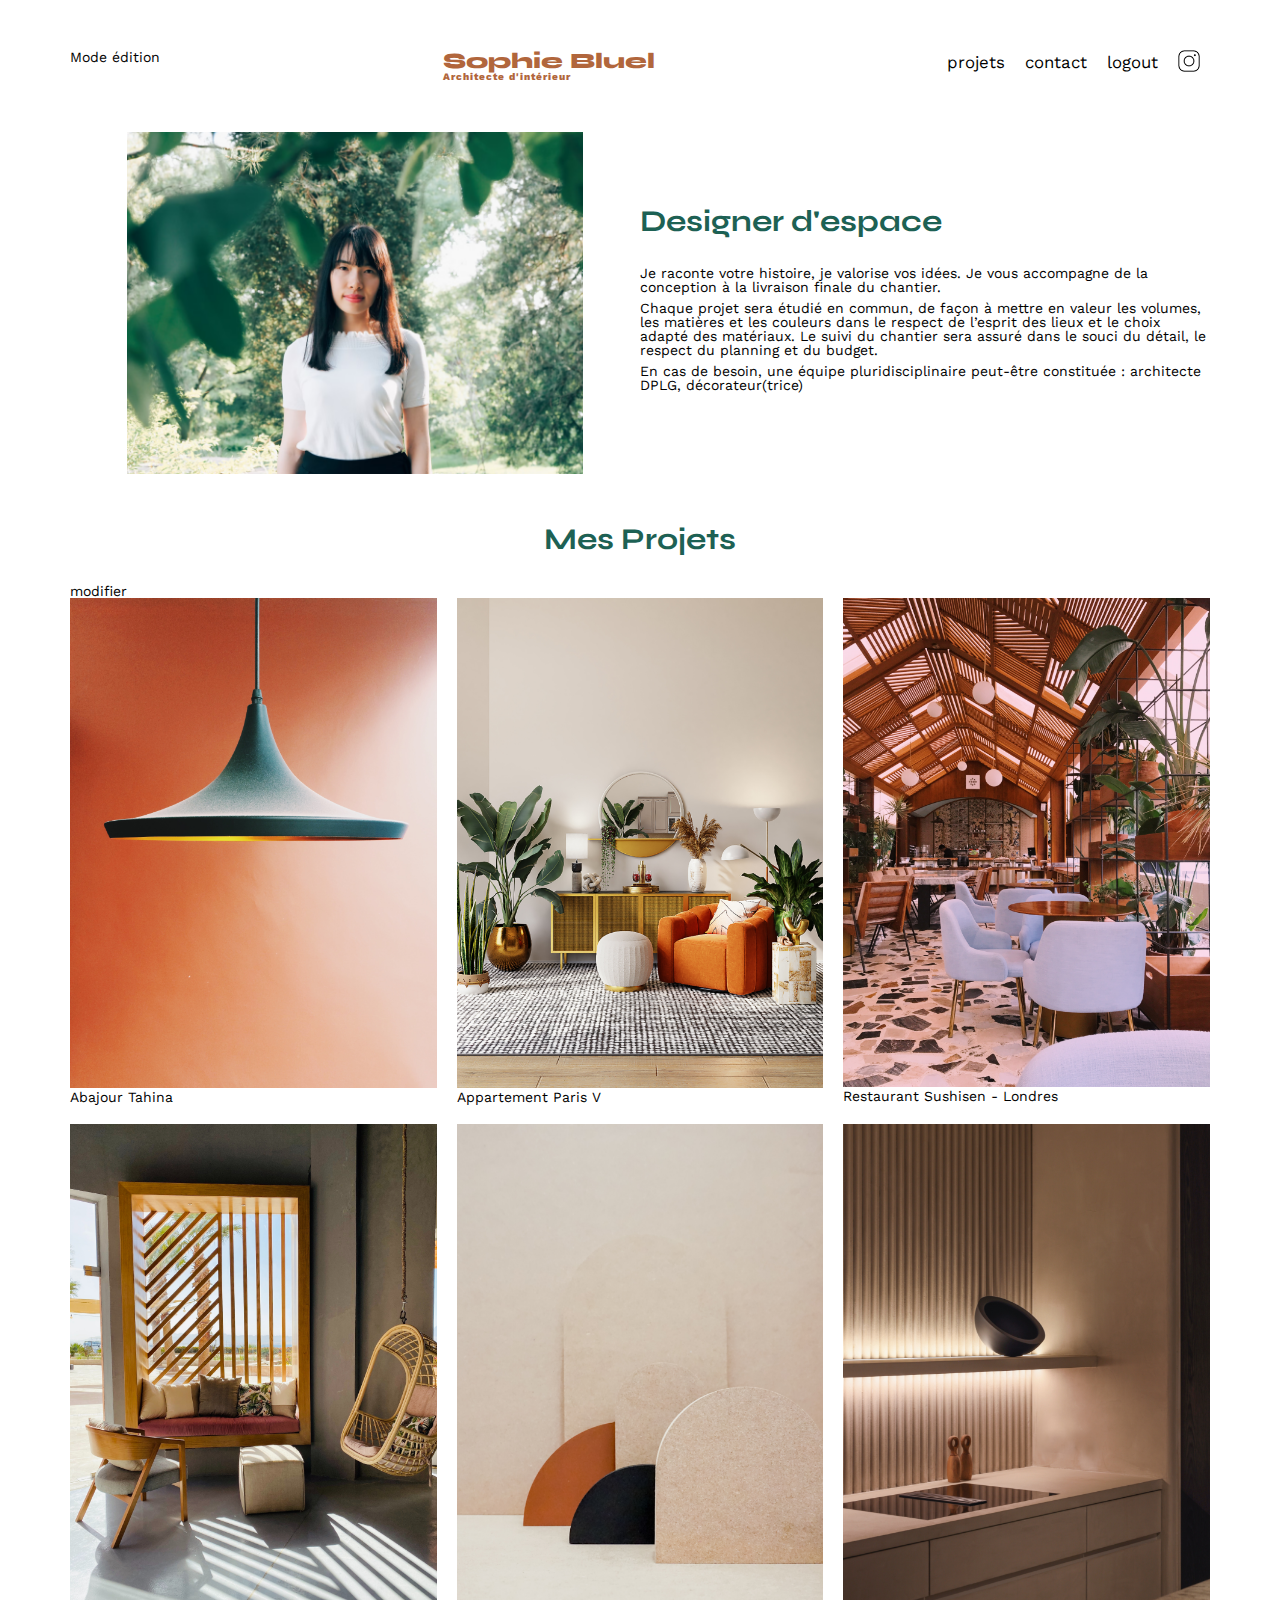
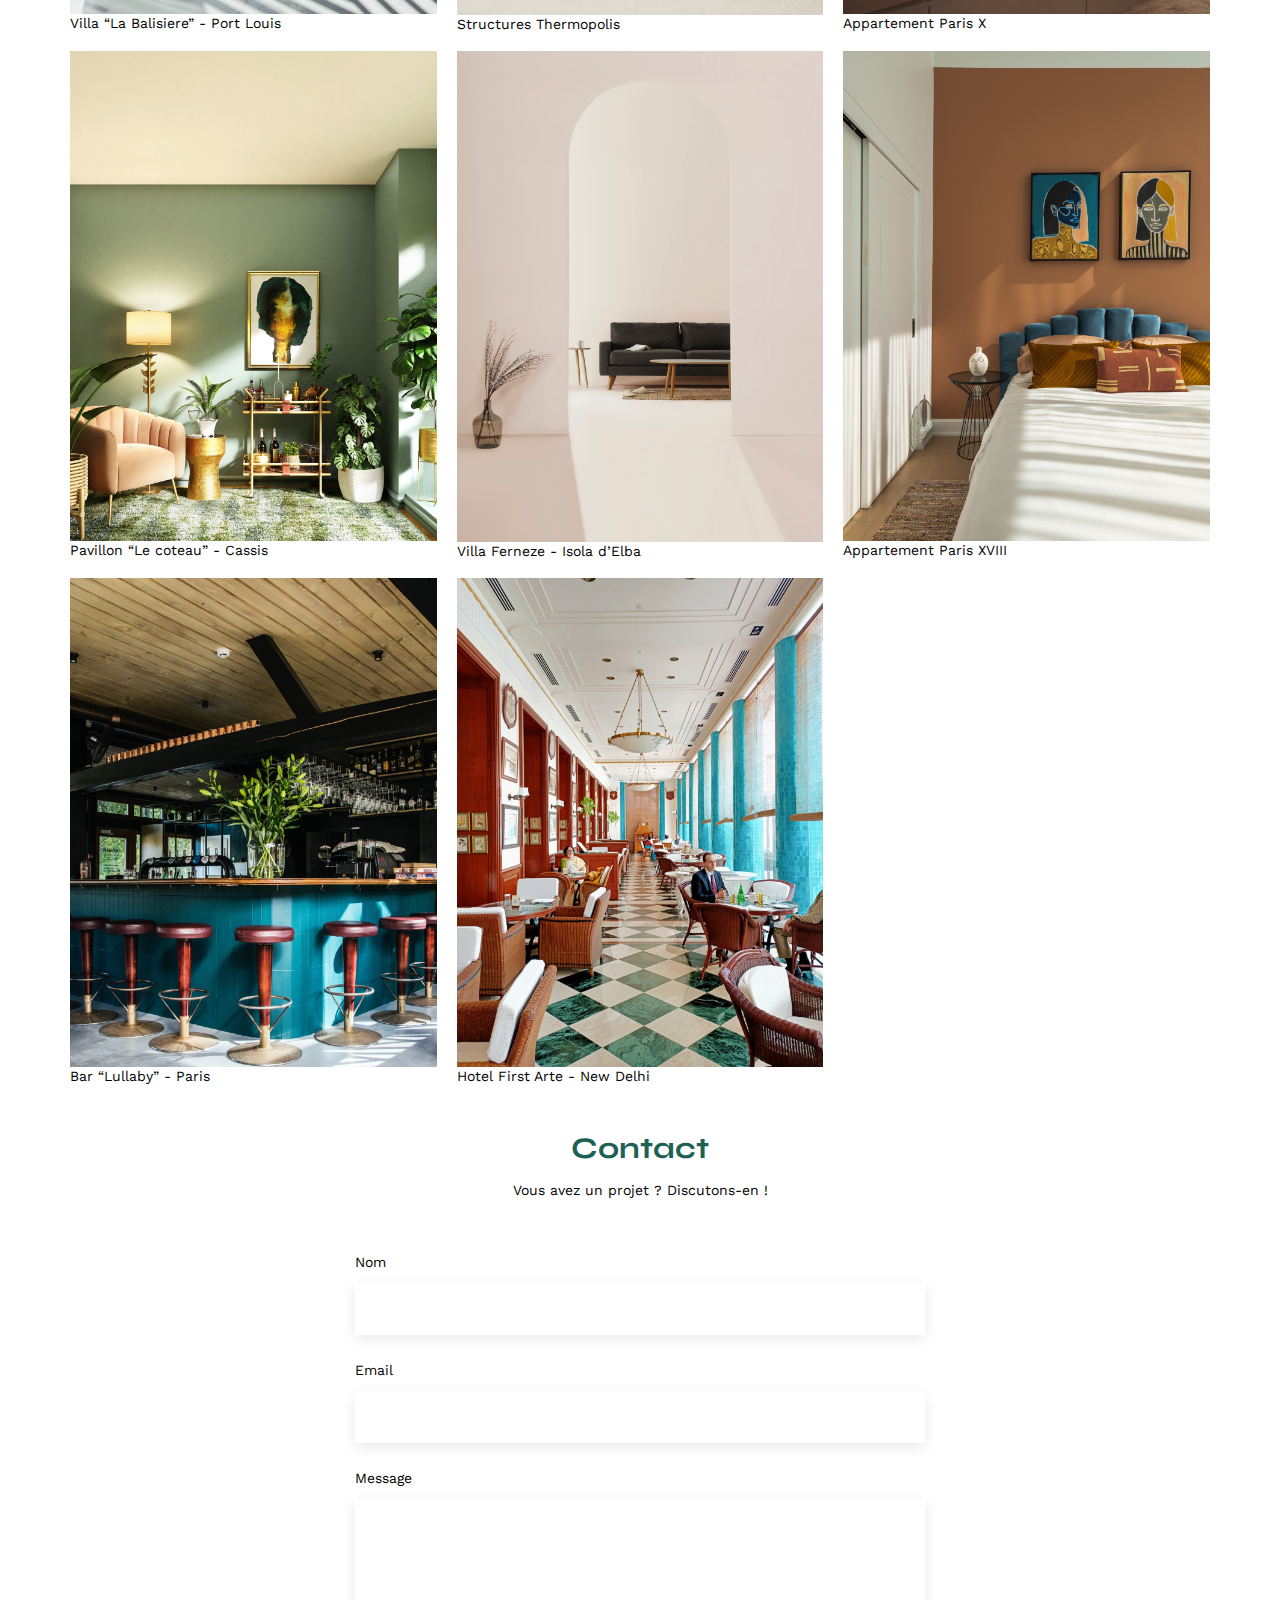
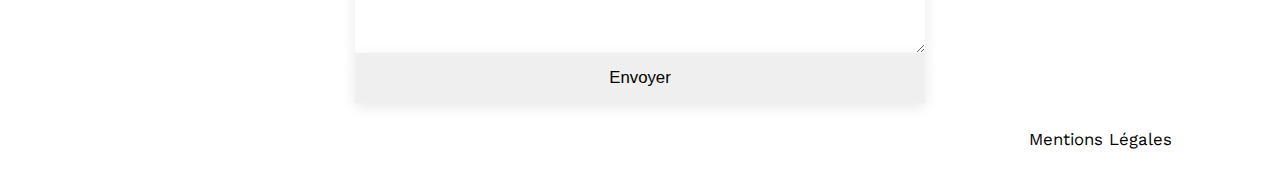
==== FrontEnd/connected.html @ e0dc7504 "update css (class html)" ====
<!DOCTYPE html>
<html lang="fr">

<head>
	<meta charset="UTF-8">
	<title>Sophie Bluel - Architecte d'intérieur</title>
	<meta name="viewport" content="width=device-width, initial-scale=1.0">
	<link rel="preconnect" href="https://fonts.googleapis.com">
	<link rel="preconnect" href="https://fonts.gstatic.com" crossorigin>
	<link href="https://fonts.googleapis.com/css2?family=Syne:wght@700;800&family=Work+Sans&display=swap"
		rel="stylesheet">
	<meta name="description" content="">
	<link rel="stylesheet" href="./assets/style.css">
	<script src="../Backend/login.js" defer></script>
	<script src="../Backend/app.js" defer></script>
	<script src="../Backend/server.js" defer></script>
</head>

<body>
	<header>
		<div>
			<span>
				<i class="fa-regular fa-pen-to-square"></i>
			</span>
			<p>Mode édition</p>
		</div>
		<a href="connected.html" class="lien">
			<h1>Sophie Bluel <span>Architecte d'intérieur</span></h1>
		</a>
		<nav class="nav">
			<ul class="list-nav">
				<li>projets</li>
				<li>contact</li>
				<a href="login.html" class="lien">
					<li class="logout_btn">logout</li>
				</a>
				<li><img src="./assets/icons/instagram.png" alt="Instagram"></li>
			</ul>
		</nav>
	</header>
	<main>
		<section id="introduction">
			<figure>
				<img src="./assets/images/sophie-bluel.png" alt="">
			</figure>
			<article>
				<h2>Designer d'espace</h2>
				<p>Je raconte votre histoire, je valorise vos idées. Je vous accompagne de la conception à la livraison
					finale du chantier.</p>
				<p>Chaque projet sera étudié en commun, de façon à mettre en valeur les volumes, les matières et les
					couleurs dans le respect de l’esprit des lieux et le choix adapté des matériaux. Le suivi du
					chantier sera assuré dans le souci du détail, le respect du planning et du budget.</p>
				<p>En cas de besoin, une équipe pluridisciplinaire peut-être constituée : architecte DPLG,
					décorateur(trice)</p>
			</article>
		</section>
		<section id="portfolio">
			<div>
				<h2>Mes Projets</h2>
				<span>
					<i class="fa-regular fa-pen-to-square"></i>
					<p>modifier</p>
				</span>
			</div>
			<div class="gallery">
				<figure>
					<img src="assets/images/abajour-tahina.png" alt="Abajour Tahina">
					<figcaption>Abajour Tahina</figcaption>
				</figure>
				<figure>
					<img src="assets/images/appartement-paris-v.png" alt="Appartement Paris V">
					<figcaption>Appartement Paris V</figcaption>
				</figure>
				<figure>
					<img src="assets/images/restaurant-sushisen-londres.png" alt="Restaurant Sushisen - Londres">
					<figcaption>Restaurant Sushisen - Londres</figcaption>
				</figure>
				<figure>
					<img src="assets/images/la-balisiere.png" alt="Villa “La Balisiere” - Port Louis">
					<figcaption>Villa “La Balisiere” - Port Louis</figcaption>
				</figure>
				<figure>
					<img src="assets/images/structures-thermopolis.png" alt="Structures Thermopolis">
					<figcaption>Structures Thermopolis</figcaption>
				</figure>
				<figure>
					<img src="assets/images/appartement-paris-x.png" alt="Appartement Paris X">
					<figcaption>Appartement Paris X</figcaption>
				</figure>
				<figure>
					<img src="assets/images/le-coteau-cassis.png" alt="Pavillon “Le coteau” - Cassis">
					<figcaption>Pavillon “Le coteau” - Cassis</figcaption>
				</figure>
				<figure>
					<img src="assets/images/villa-ferneze.png" alt="Villa Ferneze - Isola d’Elba">
					<figcaption>Villa Ferneze - Isola d’Elba</figcaption>
				</figure>
				<figure>
					<img src="assets/images/appartement-paris-xviii.png" alt="Appartement Paris XVIII">
					<figcaption>Appartement Paris XVIII</figcaption>
				</figure>
				<figure>
					<img src="assets/images/bar-lullaby-paris.png" alt="Bar “Lullaby” - Paris">
					<figcaption>Bar “Lullaby” - Paris</figcaption>
				</figure>
				<figure>
					<img src="assets/images/hotel-first-arte-new-delhi.png" alt="Hotel First Arte - New Delhi">
					<figcaption>Hotel First Arte - New Delhi</figcaption>
				</figure>
			</div>
		</section>
		<section id="contact">
			<h2>Contact</h2>
			<p>Vous avez un projet ? Discutons-en !</p>
			<form action="#" method="post">
				<label for="name">Nom</label>
				<input type="text" name="name" id="name">
				<label for="email">Email</label>
				<input type="email" name="email" id="email">
				<label for="message">Message</label>
				<textarea name="message" id="message" cols="30" rows="10"></textarea>
				<input type="submit" value="Envoyer">
			</form>
		</section>
	</main>

	<footer>
		<nav>
			<ul>
				<li>Mentions Légales</li>
			</ul>
		</nav>
	</footer>
</body>

</html>
---- FrontEnd/assets/style.css ----
/* http://meyerweb.com/eric/tools/css/reset/
   v2.0 | 20110126
   License: none (public domain)
*/

html, body, div, span, applet, object, iframe,
h1, h2, h3, h4, h5, h6, p, blockquote, pre,
a, abbr, acronym, address, big, cite, code,
del, dfn, em, img, ins, kbd, q, s, samp,
small, strike, strong, sub, sup, tt, var,
b, u, i, center,
dl, dt, dd, ol, ul, li,
fieldset, form, label, legend,
table, caption, tbody, tfoot, thead, tr, th, td,
article, aside, canvas, details, embed,
figure, figcaption, footer, header, hgroup,
menu, nav, output, ruby, section, summary,
time, mark, audio, video {
	margin: 0;
	padding: 0;
	border: 0;
	font-size: 100%;
	font: inherit;
	vertical-align: baseline;
}
/* HTML5 display-role reset for older browsers */
article, aside, details, figcaption, figure,
footer, header, hgroup, menu, nav, section {
	display: block;
}
body {
	line-height: 1;
}
.lien {
	text-decoration: none;
	color: black;
}
button {
	background-color: transparent;
	border: none;
	cursor: pointer;
}
nav img {
	width: 22px;
	height: 22px;
}
ol, ul {
	list-style: none;
	cursor: pointer;
}
blockquote, q {
	quotes: none;
}
blockquote:before, blockquote:after,
q:before, q:after {
	content: '';
	content: none;
}
table {
	border-collapse: collapse;
	border-spacing: 0;
}
/** end reset css**/
body {
	max-width: 1140px;
	margin:auto;
	font-family: 'Work Sans' ;
	font-size: 14px;
}
header {
	display: flex;
	justify-content: space-between;
	margin: 50px 0
}
section {
	margin: 50px 0
}

h1{
	display: flex;
	flex-direction: column;
	font-family: 'Syne';
	font-size: 22px;
	font-weight: 800;
	color: #B1663C
}

h1 > span {
	font-family: 'Work Sans';
	font-size:10px;
	letter-spacing: 0.1em;
;
}

h2{
	font-family: 'Syne';
	font-weight: 700;
	font-size: 30px;
	color: #1D6154
}
nav ul {
	display: flex;
	align-items: center;
	list-style-type: none;

}
nav li {
	padding: 0 10px;
	font-size: 1.2em;
}

li:hover {
	color: #B1663C;
}
#introduction {
	display: flex;
	align-items: center;
}
#introduction figure {
	flex: 1
}
#introduction img {
	display: block;
	margin: auto;
	width: 80%;
}

#introduction article {
	flex: 1
}
#introduction h2 {
	margin-bottom: 1em;
}

#introduction p {
	margin-bottom: 0.5em;
}
#portfolio h2 {
	text-align: center;
	margin-bottom: 1em;
}
.gallery {
	width: 100%;
	display: grid;
	grid-template-columns: 1fr 1fr 1fr;
	grid-column-gap: 20px;
	grid-row-gap: 20px;
}

.gallery img {
	width: 100%;

}
#contact {
	width: 50%;
margin: auto;
}
#contact > * {
	text-align: center;

}
#contact h2{
	margin-bottom: 20px;
}
#contact form {
	text-align: left;
	margin-top:30px;
	display: flex;
	flex-direction: column;
}

#contact input {
	height: 50px;
	font-size: 1.2em;
	border: none;
	box-shadow: 0px 4px 14px rgba(0, 0, 0, 0.09);
}
#contact label {
	margin: 2em 0 1em 0;
}
#contact textarea {
	border: none;
	box-shadow: 0px 4px 14px rgba(0, 0, 0, 0.09);
}


.submit-index {
	font-family: 'Syne';
	font-weight: 700;
	color: white;
	background-color: #1D6154;
	margin : 2em auto ;
	width: 180px;
	text-align: center;
	border-radius: 60px ;
}


footer nav ul {
	display: flex;
	justify-content: flex-end;
	margin: 2em
}
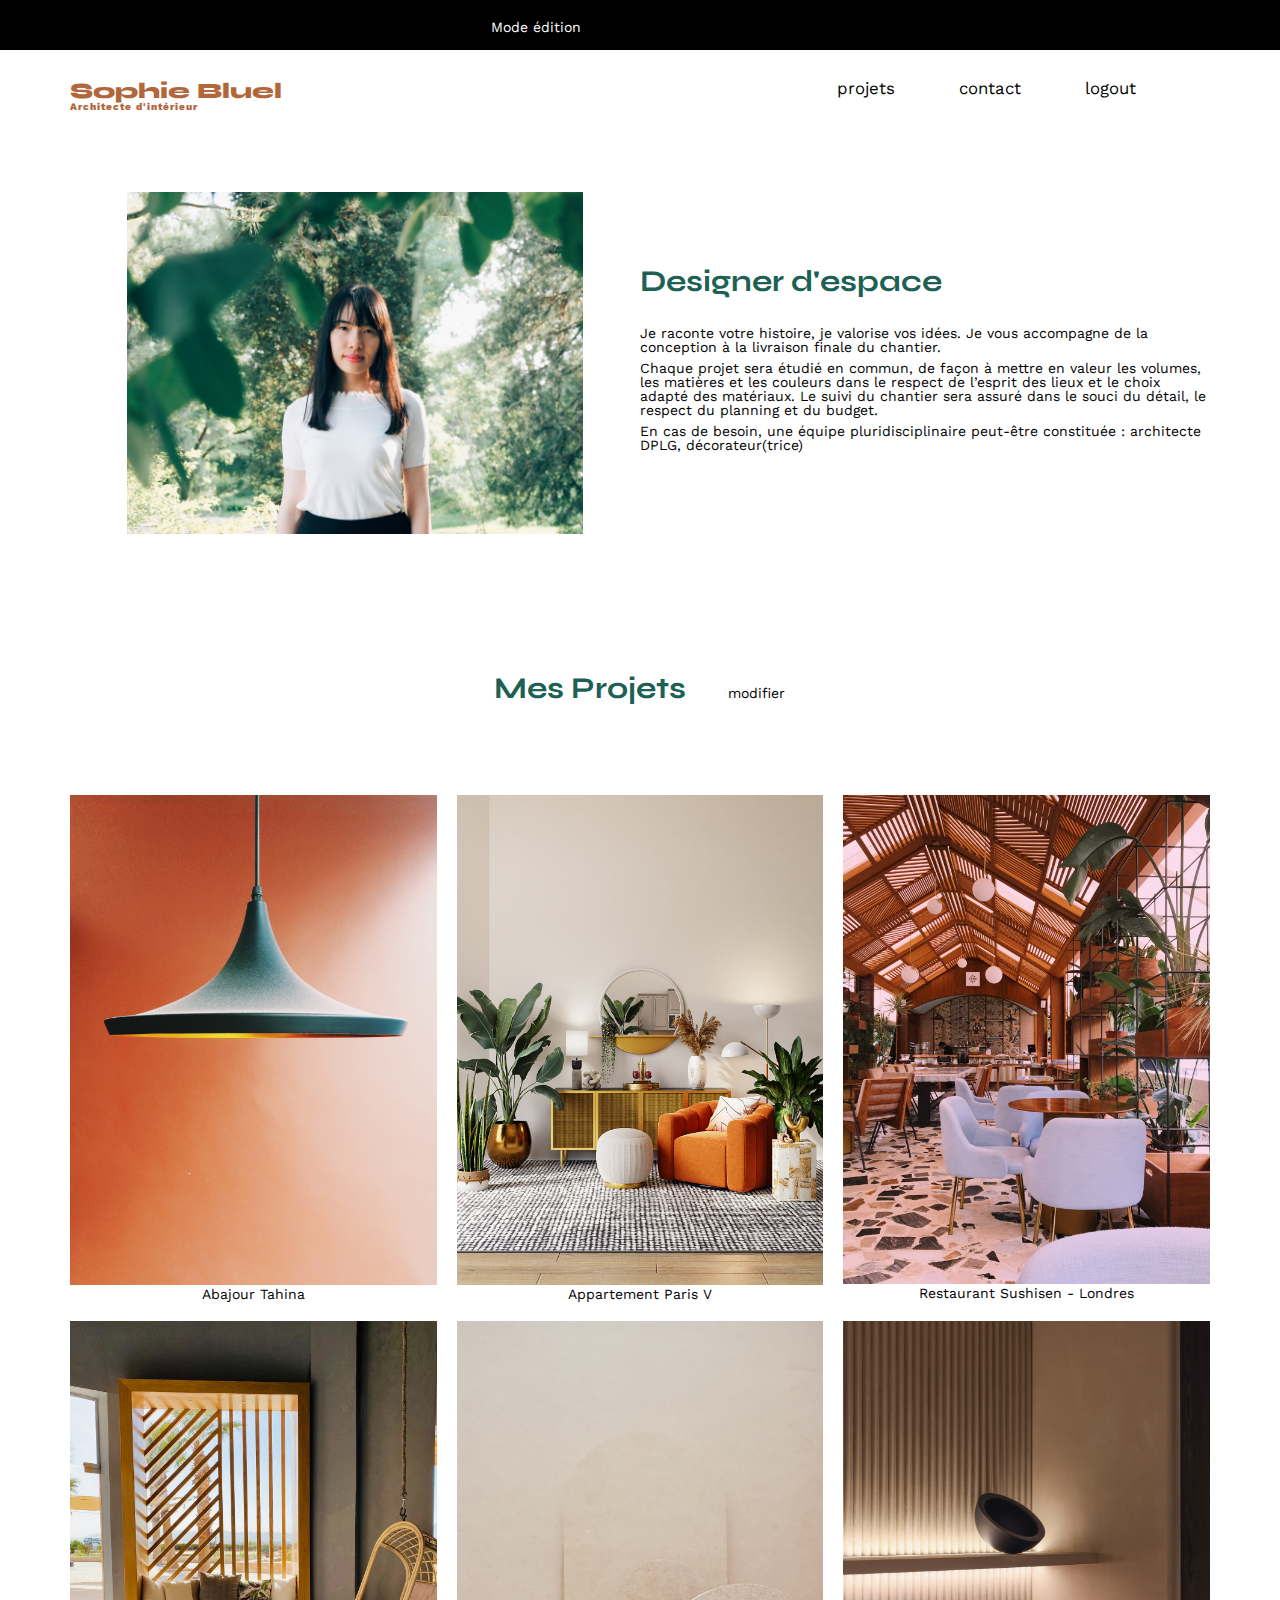
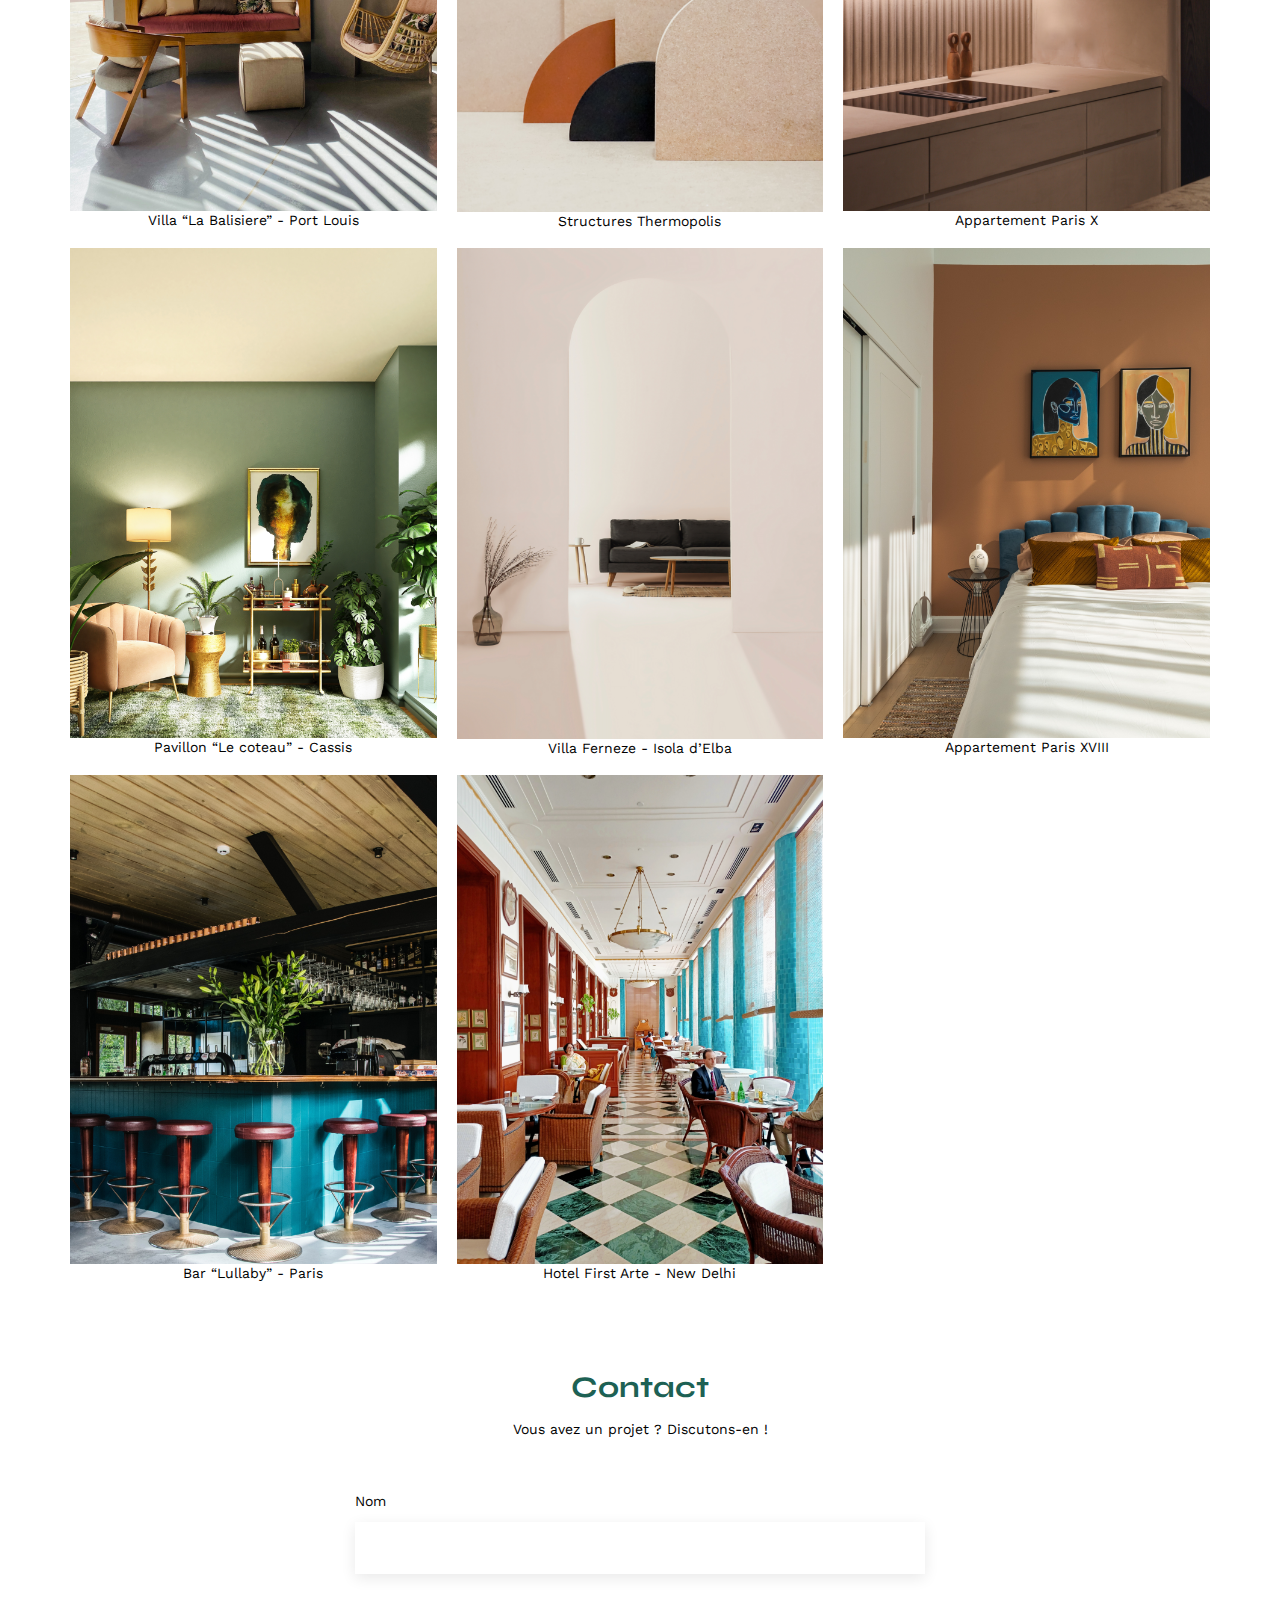
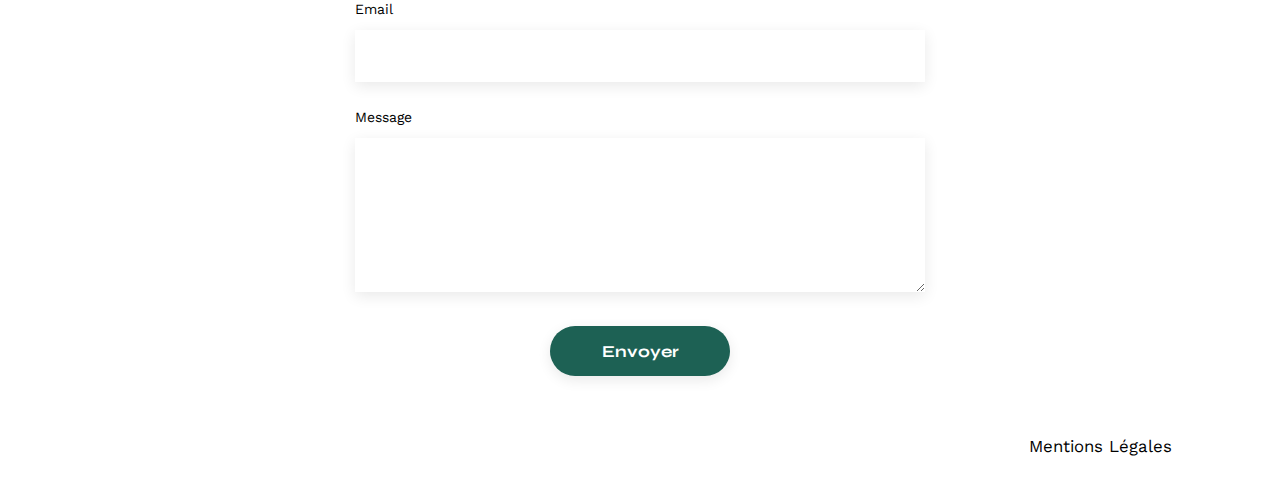
==== commit f1841a4b: "html+css finis = passage au JS" ====
--- a/FrontEnd/connected.html
+++ b/FrontEnd/connected.html
@@ -9,20 +9,26 @@
 	<link rel="preconnect" href="https://fonts.gstatic.com" crossorigin>
 	<link href="https://fonts.googleapis.com/css2?family=Syne:wght@700;800&family=Work+Sans&display=swap"
 		rel="stylesheet">
+		<link rel="stylesheet" href="https://cdnjs.cloudflare.com/ajax/libs/font-awesome/6.2.1/css/all.min.css"
+        integrity="sha512-MV7K8+y+gLIBoVD59lQIYicR65iaqukzvf/nwasF0nqhPay5w/9lJmVM2hMDcnK1OnMGCdVK+iQrJ7lzPJQd1w=="
+        crossorigin="anonymous" referrerpolicy="no-referrer">
 	<meta name="description" content="">
 	<link rel="stylesheet" href="./assets/style.css">
+	<link rel="stylesheet" href="./assets/connected.css">
+	<script src="../Backend/server.js" defer></script>
+	<script src="../Backend/app.js" defer></script>
 	<script src="../Backend/login.js" defer></script>
-	<script src="../Backend/app.js" defer></script>
-	<script src="../Backend/server.js" defer></script>
+
 </head>
 
 <body>
-	<header>
-		<div>
+	<header id="h-prio">
+		<div class="block-edition">
 			<span>
 				<i class="fa-regular fa-pen-to-square"></i>
+				<p>Mode édition</p>
 			</span>
-			<p>Mode édition</p>
+			
 		</div>
 		<a href="connected.html" class="lien">
 			<h1>Sophie Bluel <span>Architecte d'intérieur</span></h1>
@@ -34,7 +40,7 @@
 				<a href="login.html" class="lien">
 					<li class="logout_btn">logout</li>
 				</a>
-				<li><img src="./assets/icons/instagram.png" alt="Instagram"></li>
+				<li id="instagram"><i class="fa-brands fa-instagram"></i></li>
 			</ul>
 		</nav>
 	</header>
@@ -55,12 +61,12 @@
 			</article>
 		</section>
 		<section id="portfolio">
-			<div>
+			<div class="div-mid-projets">
 				<h2>Mes Projets</h2>
 				<span>
 					<i class="fa-regular fa-pen-to-square"></i>
+				</span>
 					<p>modifier</p>
-				</span>
 			</div>
 			<div class="gallery">
 				<figure>
@@ -119,7 +125,7 @@
 				<input type="email" name="email" id="email">
 				<label for="message">Message</label>
 				<textarea name="message" id="message" cols="30" rows="10"></textarea>
-				<input type="submit" value="Envoyer">
+				<input type="submit" value="Envoyer" class="submit-index">
 			</form>
 		</section>
 	</main>
--- a/FrontEnd/assets/style.css
+++ b/FrontEnd/assets/style.css
@@ -40,10 +40,12 @@
 	border: none;
 	cursor: pointer;
 }
-nav img {
-	width: 22px;
-	height: 22px;
-}
+.list-nav {
+	gap: 44px;
+}
+#instagram {
+	font-size: 22px;
+} 
 ol, ul {
 	list-style: none;
 	cursor: pointer;
@@ -139,6 +141,45 @@
 	text-align: center;
 	margin-bottom: 1em;
 }
+
+.filterbar {
+	display: flex;
+    justify-content: center;
+    gap: 10px;
+    padding-bottom: 30px;
+    max-width: 100%;
+}
+
+.f-text p {
+    position: relative;
+    font-family: 'Syne';
+    color: #1D6154;
+    text-align: left;
+    font-weight: 700;
+	font-size: 16px;
+	z-index: 1;
+}
+.filter {
+
+    border: 1px solid black;
+    padding: 15px 25px;
+    border-radius: 60px;
+    background-color: transparent;
+    display: flex;
+    align-items: center;
+    gap: 10px;
+    text-wrap: nowrap;
+    height: 50px;
+}
+.filter:hover {
+	background-color: #1D6154;
+}
+.filter:hover p {
+	color: white;
+	
+}
+
+
 .gallery {
 	width: 100%;
 	display: grid;
--- a/FrontEnd/assets/connected.css
+++ b/FrontEnd/assets/connected.css
@@ -0,0 +1,70 @@
+.block-edition {
+    color: white;
+    background-color: black;
+    padding-top: 10px;
+    padding-bottom: 10px;
+    position: absolute;
+    top: 0;
+    width: 120%;
+    height: 30px;
+    transform: translateX(-20%);
+    display: block
+align-items: center;
+    justify-content: center;
+}
+
+.block-edition span {
+    display: flex;
+    justify-content: center;
+    align-self: center;
+    align-items: center;
+    gap: 10px;
+    padding-top: 5px;
+}
+
+.block-edition p {
+    display: flex;
+    justify-content: center;
+    align-self: center;
+    align-items: center;
+    padding-top: 5px ;
+}
+
+
+header#h-prio {
+    margin: 80px 0;
+}
+#portfolio {
+    text-align: center;
+    margin-top: 139px;
+    margin-bottom: 92px;
+}
+.div-mid-projets {
+    display: flex;
+    justify-content: center;
+    margin-top: 139px;
+    margin-bottom: 92px;
+}
+#portfolio h2  {
+    padding-right: 31px;
+    margin-bottom: 0;
+}
+
+#portfolio div p {
+    display: flex;
+align-items: center;
+padding-left: 10.42px;
+padding-top: 10px;
+width: 58px;
+font-size: 14px;
+}
+#portfolio div span {
+    display: block;
+    margin: 0;
+    padding: 0;
+    text-align: center;
+    font-size: 1.2em;
+    font-weight: 700;
+    margin-top: 10px;
+    color: black;
+}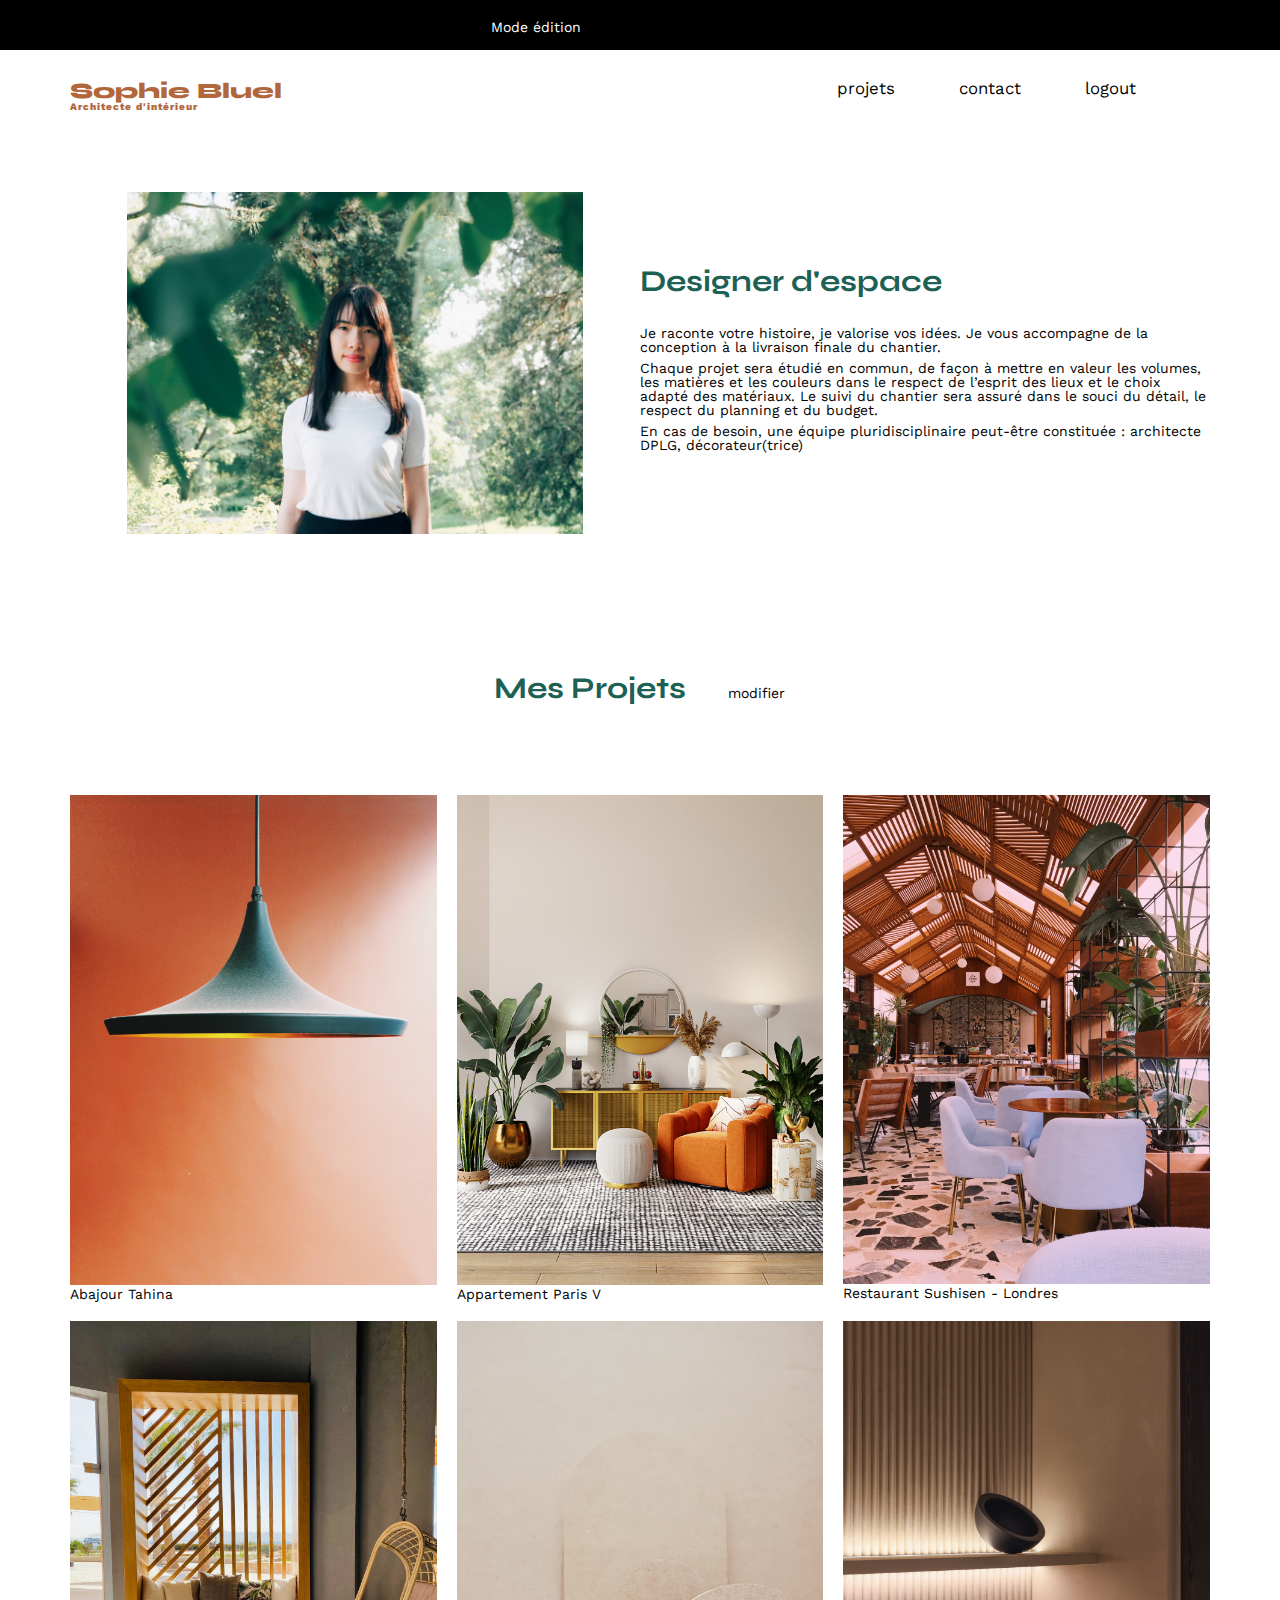
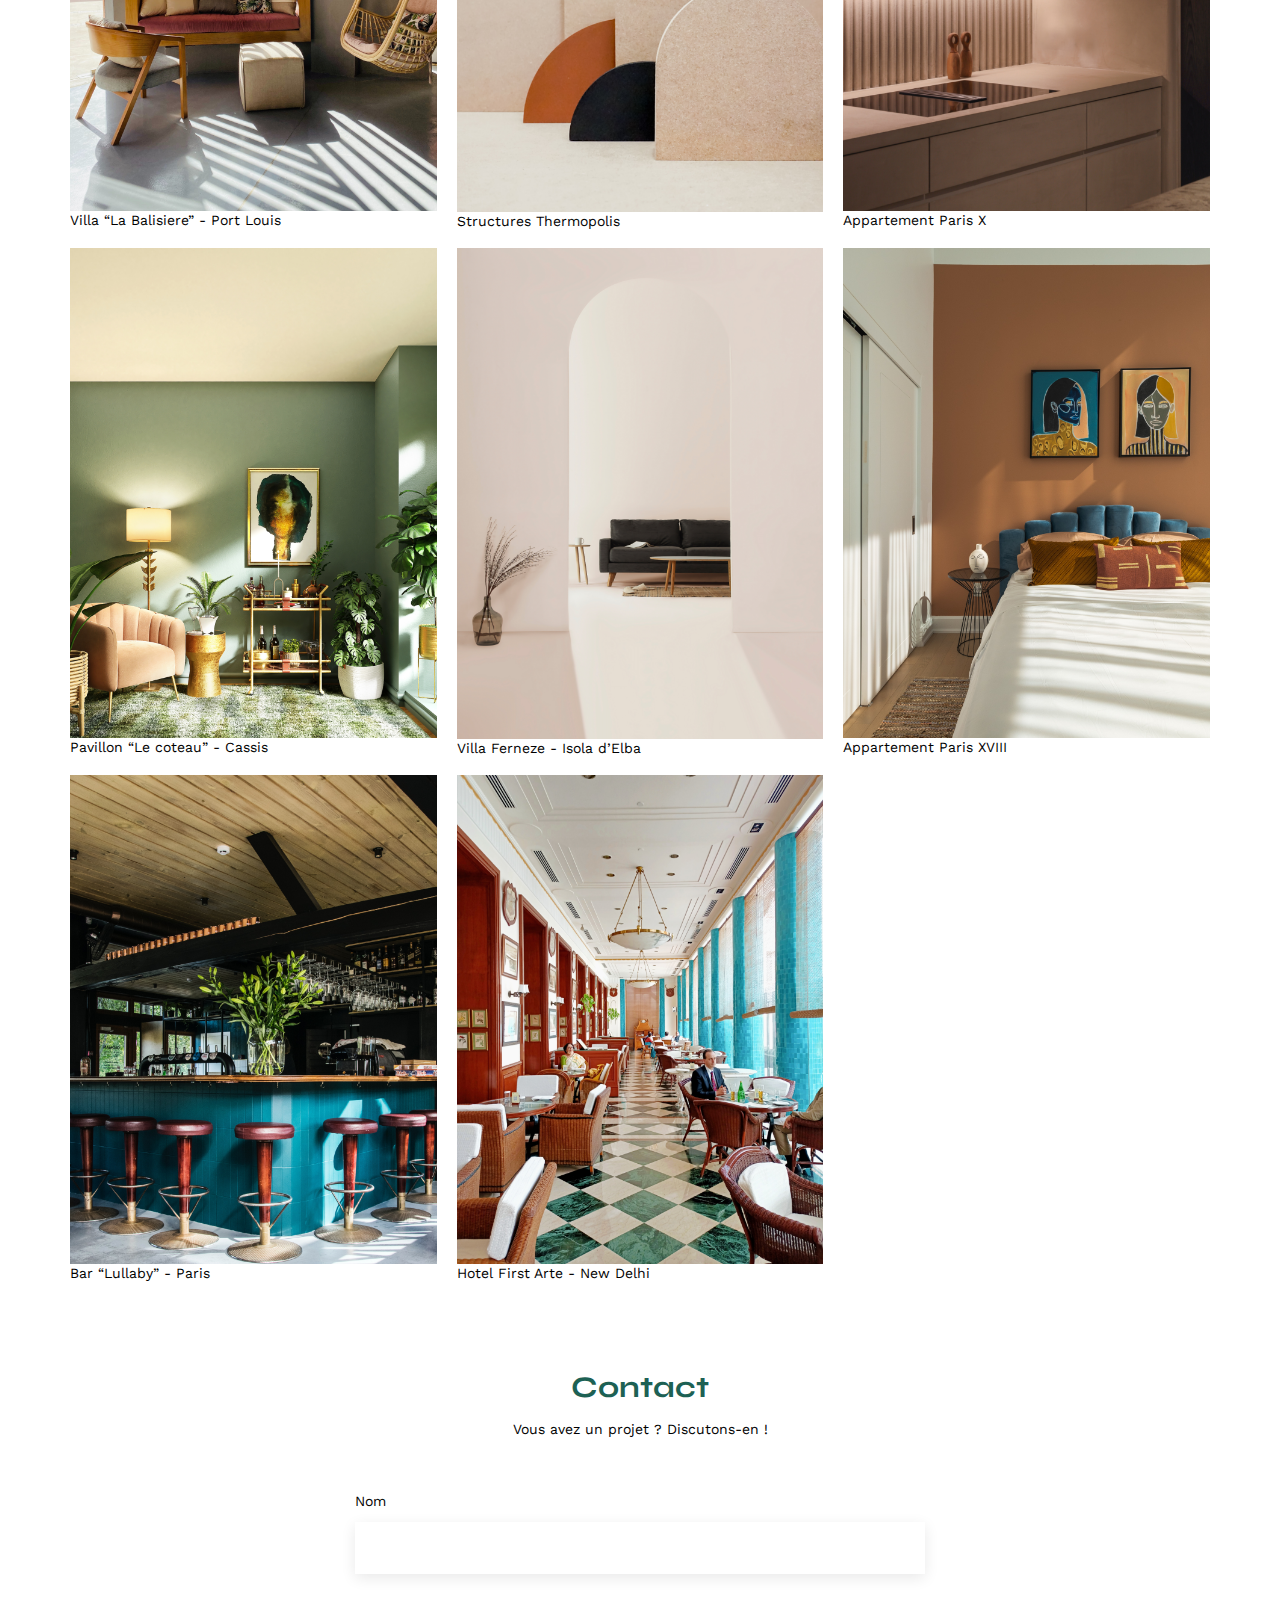
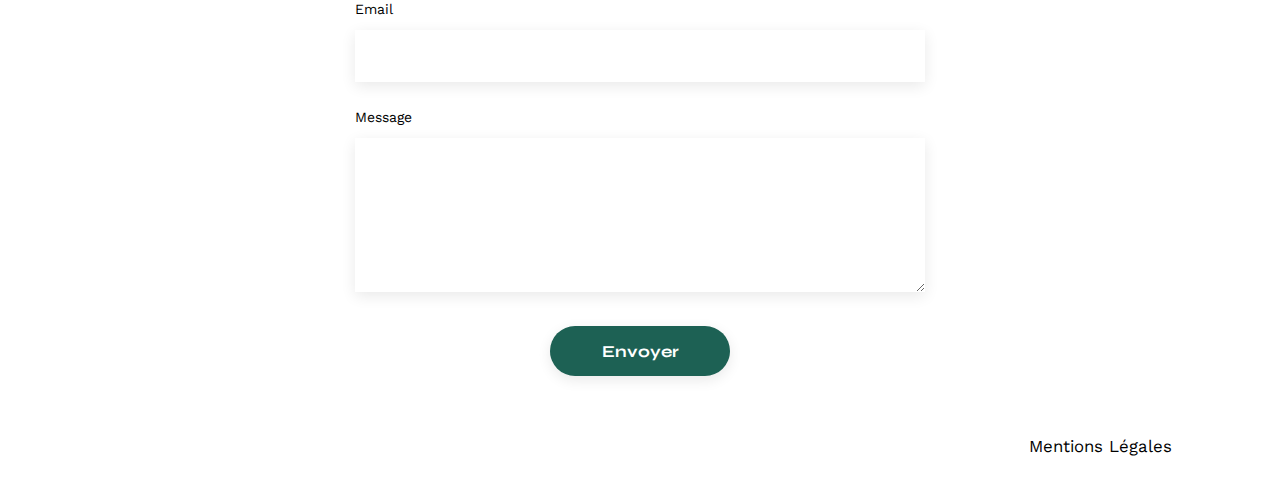
==== commit 0aeb9a6a: "rename-tentativepopup" ====
--- a/FrontEnd/connected.html
+++ b/FrontEnd/connected.html
@@ -9,26 +9,27 @@
 	<link rel="preconnect" href="https://fonts.gstatic.com" crossorigin>
 	<link href="https://fonts.googleapis.com/css2?family=Syne:wght@700;800&family=Work+Sans&display=swap"
 		rel="stylesheet">
-		<link rel="stylesheet" href="https://cdnjs.cloudflare.com/ajax/libs/font-awesome/6.2.1/css/all.min.css"
-        integrity="sha512-MV7K8+y+gLIBoVD59lQIYicR65iaqukzvf/nwasF0nqhPay5w/9lJmVM2hMDcnK1OnMGCdVK+iQrJ7lzPJQd1w=="
-        crossorigin="anonymous" referrerpolicy="no-referrer">
+	<link rel="stylesheet" href="https://cdnjs.cloudflare.com/ajax/libs/font-awesome/6.2.1/css/all.min.css"
+		integrity="sha512-MV7K8+y+gLIBoVD59lQIYicR65iaqukzvf/nwasF0nqhPay5w/9lJmVM2hMDcnK1OnMGCdVK+iQrJ7lzPJQd1w=="
+		crossorigin="anonymous" referrerpolicy="no-referrer">
 	<meta name="description" content="">
 	<link rel="stylesheet" href="./assets/style.css">
 	<link rel="stylesheet" href="./assets/connected.css">
 	<script src="../Backend/server.js" defer></script>
 	<script src="../Backend/app.js" defer></script>
-	<script src="../Backend/login.js" defer></script>
+	<script src="../Backend/galerie-modif.js" defer></script>
+
 
 </head>
 
 <body>
 	<header id="h-prio">
 		<div class="block-edition">
-			<span>
+			<span class="modif">
 				<i class="fa-regular fa-pen-to-square"></i>
 				<p>Mode édition</p>
 			</span>
-			
+
 		</div>
 		<a href="connected.html" class="lien">
 			<h1>Sophie Bluel <span>Architecte d'intérieur</span></h1>
@@ -63,10 +64,10 @@
 		<section id="portfolio">
 			<div class="div-mid-projets">
 				<h2>Mes Projets</h2>
-				<span>
+				<span class="modif">
 					<i class="fa-regular fa-pen-to-square"></i>
 				</span>
-					<p>modifier</p>
+				<p class="modif">modifier</p>
 			</div>
 			<div class="gallery">
 				<figure>
--- a/FrontEnd/assets/style.css
+++ b/FrontEnd/assets/style.css
@@ -3,19 +3,87 @@
    License: none (public domain)
 */
 
-html, body, div, span, applet, object, iframe,
-h1, h2, h3, h4, h5, h6, p, blockquote, pre,
-a, abbr, acronym, address, big, cite, code,
-del, dfn, em, img, ins, kbd, q, s, samp,
-small, strike, strong, sub, sup, tt, var,
-b, u, i, center,
-dl, dt, dd, ol, ul, li,
-fieldset, form, label, legend,
-table, caption, tbody, tfoot, thead, tr, th, td,
-article, aside, canvas, details, embed,
-figure, figcaption, footer, header, hgroup,
-menu, nav, output, ruby, section, summary,
-time, mark, audio, video {
+html,
+body,
+div,
+span,
+applet,
+object,
+iframe,
+h1,
+h2,
+h3,
+h4,
+h5,
+h6,
+p,
+blockquote,
+pre,
+a,
+abbr,
+acronym,
+address,
+big,
+cite,
+code,
+del,
+dfn,
+em,
+img,
+ins,
+kbd,
+q,
+s,
+samp,
+small,
+strike,
+strong,
+sub,
+sup,
+tt,
+var,
+b,
+u,
+i,
+center,
+dl,
+dt,
+dd,
+ol,
+ul,
+li,
+fieldset,
+form,
+label,
+legend,
+table,
+caption,
+tbody,
+tfoot,
+thead,
+tr,
+th,
+td,
+article,
+aside,
+canvas,
+details,
+embed,
+figure,
+figcaption,
+footer,
+header,
+hgroup,
+menu,
+nav,
+output,
+ruby,
+section,
+summary,
+time,
+mark,
+audio,
+video {
 	margin: 0;
 	padding: 0;
 	border: 0;
@@ -23,62 +91,88 @@
 	font: inherit;
 	vertical-align: baseline;
 }
+
 /* HTML5 display-role reset for older browsers */
-article, aside, details, figcaption, figure,
-footer, header, hgroup, menu, nav, section {
+article,
+aside,
+details,
+figcaption,
+figure,
+footer,
+header,
+hgroup,
+menu,
+nav,
+section {
 	display: block;
 }
+
 body {
 	line-height: 1;
 }
+
 .lien {
 	text-decoration: none;
 	color: black;
 }
+
 button {
 	background-color: transparent;
 	border: none;
 	cursor: pointer;
 }
+
 .list-nav {
 	gap: 44px;
 }
+
 #instagram {
 	font-size: 22px;
-} 
-ol, ul {
+}
+
+ol,
+ul {
 	list-style: none;
 	cursor: pointer;
 }
-blockquote, q {
+
+blockquote,
+q {
 	quotes: none;
 }
-blockquote:before, blockquote:after,
-q:before, q:after {
+
+blockquote:before,
+blockquote:after,
+q:before,
+q:after {
 	content: '';
 	content: none;
 }
+
 table {
 	border-collapse: collapse;
 	border-spacing: 0;
 }
+
 /** end reset css**/
 body {
 	max-width: 1140px;
-	margin:auto;
-	font-family: 'Work Sans' ;
+	margin: auto;
+	font-family: 'Work Sans';
 	font-size: 14px;
 }
+
 header {
 	display: flex;
 	justify-content: space-between;
 	margin: 50px 0
 }
+
 section {
 	margin: 50px 0
 }
 
-h1{
+h1 {
 	display: flex;
 	flex-direction: column;
 	font-family: 'Syne';
@@ -87,25 +181,27 @@
 	color: #B1663C
 }
 
-h1 > span {
+h1>span {
 	font-family: 'Work Sans';
-	font-size:10px;
+	font-size: 10px;
 	letter-spacing: 0.1em;
-;
-}
-
-h2{
+	;
+}
+
+h2 {
 	font-family: 'Syne';
 	font-weight: 700;
 	font-size: 30px;
 	color: #1D6154
 }
+
 nav ul {
 	display: flex;
 	align-items: center;
 	list-style-type: none;
 
 }
+
 nav li {
 	padding: 0 10px;
 	font-size: 1.2em;
@@ -114,13 +210,16 @@
 li:hover {
 	color: #B1663C;
 }
+
 #introduction {
 	display: flex;
 	align-items: center;
 }
+
 #introduction figure {
 	flex: 1
 }
+
 #introduction img {
 	display: block;
 	margin: auto;
@@ -130,6 +229,7 @@
 #introduction article {
 	flex: 1
 }
+
 #introduction h2 {
 	margin-bottom: 1em;
 }
@@ -137,6 +237,7 @@
 #introduction p {
 	margin-bottom: 0.5em;
 }
+
 #portfolio h2 {
 	text-align: center;
 	margin-bottom: 1em;
@@ -144,39 +245,42 @@
 
 .filterbar {
 	display: flex;
-    justify-content: center;
-    gap: 10px;
-    padding-bottom: 30px;
-    max-width: 100%;
+	justify-content: center;
+	gap: 10px;
+	padding-bottom: 30px;
+	max-width: 100%;
 }
 
 .f-text p {
-    position: relative;
-    font-family: 'Syne';
-    color: #1D6154;
-    text-align: left;
-    font-weight: 700;
+	position: relative;
+	font-family: 'Syne';
+	color: #1D6154;
+	text-align: left;
+	font-weight: 700;
 	font-size: 16px;
 	z-index: 1;
 }
+
 .filter {
 
-    border: 1px solid black;
-    padding: 15px 25px;
-    border-radius: 60px;
-    background-color: transparent;
-    display: flex;
-    align-items: center;
-    gap: 10px;
-    text-wrap: nowrap;
-    height: 50px;
-}
+	border: 1px solid black;
+	padding: 15px 25px;
+	border-radius: 60px;
+	background-color: transparent;
+	display: flex;
+	align-items: center;
+	gap: 10px;
+	text-wrap: nowrap;
+	height: 50px;
+}
+
 .filter:hover {
 	background-color: #1D6154;
 }
+
 .filter:hover p {
 	color: white;
-	
+
 }
 
 
@@ -192,20 +296,24 @@
 	width: 100%;
 
 }
+
 #contact {
 	width: 50%;
-margin: auto;
-}
-#contact > * {
+	margin: auto;
+}
+
+#contact>* {
 	text-align: center;
 
 }
-#contact h2{
+
+#contact h2 {
 	margin-bottom: 20px;
 }
+
 #contact form {
 	text-align: left;
-	margin-top:30px;
+	margin-top: 30px;
 	display: flex;
 	flex-direction: column;
 }
@@ -216,9 +324,11 @@
 	border: none;
 	box-shadow: 0px 4px 14px rgba(0, 0, 0, 0.09);
 }
+
 #contact label {
 	margin: 2em 0 1em 0;
 }
+
 #contact textarea {
 	border: none;
 	box-shadow: 0px 4px 14px rgba(0, 0, 0, 0.09);
@@ -230,10 +340,10 @@
 	font-weight: 700;
 	color: white;
 	background-color: #1D6154;
-	margin : 2em auto ;
+	margin: 2em auto;
 	width: 180px;
 	text-align: center;
-	border-radius: 60px ;
+	border-radius: 60px;
 }
 
 
@@ -243,3 +353,69 @@
 	margin: 2em
 }
 
+/*
+footer nav ul {
+    display: flex;
+    transform: translateX(200px)
+}
+
+pour après script mettre les mentions légales au bon endroit, une fois le connected d'enlever
+*/
+
+
+
+/* la popup */
+.popupBackground {
+    display: none;
+}
+
+.popupBackground.active {
+    display: block;
+	width: 100%; /* Change to the desired width */
+    height: 100%; /* Change to the desired height */
+    position: fixed;
+    border-radius: 10px;
+	color: black;
+    background-color: rgba(0, 0, 0, 0.5);
+    z-index: 9997;
+}
+
+.popupBackground.active .close-icon {
+    display: flex;
+    position: absolute; 
+    top: 26px; 
+    right: 26px; 
+    width: 12px;
+    height: 12px;
+	color: black;
+	cursor: pointer
+}
+.popupBackground.active .close-icon i {
+    color: black;
+	cursor: pointer
+	}
+.popupBackground.active .close-icon i:hover {
+	color: #1D6154;
+	cursor: pointer
+}
+.popupBackground.active h3 {
+	display: flex;
+	justify-content: center;
+	margin-top: 20px;
+	font-size: 24px;
+	font-weight: 700;
+	color: black;
+}
+.Gform {
+	display: block;
+	width: 50%; /* Change to the desired width */
+    height: 50%; /* Change to the desired height */
+    position: fixed;
+    top: 25%; /* Change to the desired position */
+    right: 25%; /* Change to the desired position */
+    left: 25%; /* Change to the desired position */
+    color: white;
+    border-radius: 10px;
+	background-color: white;
+    z-index: 9998;
+}--- a/FrontEnd/assets/connected.css
+++ b/FrontEnd/assets/connected.css
@@ -8,8 +8,8 @@
     width: 120%;
     height: 30px;
     transform: translateX(-20%);
-    display: block
-align-items: center;
+    display: block;
+    align-items: center;
     justify-content: center;
 }
 
@@ -27,37 +27,41 @@
     justify-content: center;
     align-self: center;
     align-items: center;
-    padding-top: 5px ;
+    padding-top: 5px;
 }
 
 
 header#h-prio {
     margin: 80px 0;
 }
+
 #portfolio {
     text-align: center;
     margin-top: 139px;
     margin-bottom: 92px;
 }
+
 .div-mid-projets {
     display: flex;
     justify-content: center;
     margin-top: 139px;
     margin-bottom: 92px;
 }
-#portfolio h2  {
+
+#portfolio h2 {
     padding-right: 31px;
     margin-bottom: 0;
 }
 
-#portfolio div p {
+#portfolio .div-mid-projets p {
     display: flex;
-align-items: center;
-padding-left: 10.42px;
-padding-top: 10px;
-width: 58px;
-font-size: 14px;
+    align-items: center;
+    padding-left: 10.42px;
+    padding-top: 10px;
+    width: 58px;
+    font-size: 14px;
 }
+
 #portfolio div span {
     display: block;
     margin: 0;
@@ -67,4 +71,10 @@
     font-weight: 700;
     margin-top: 10px;
     color: black;
+}
+
+figcaption {
+    display: flex;
+    justify-content: flex-start;
+    align-items: center;
 }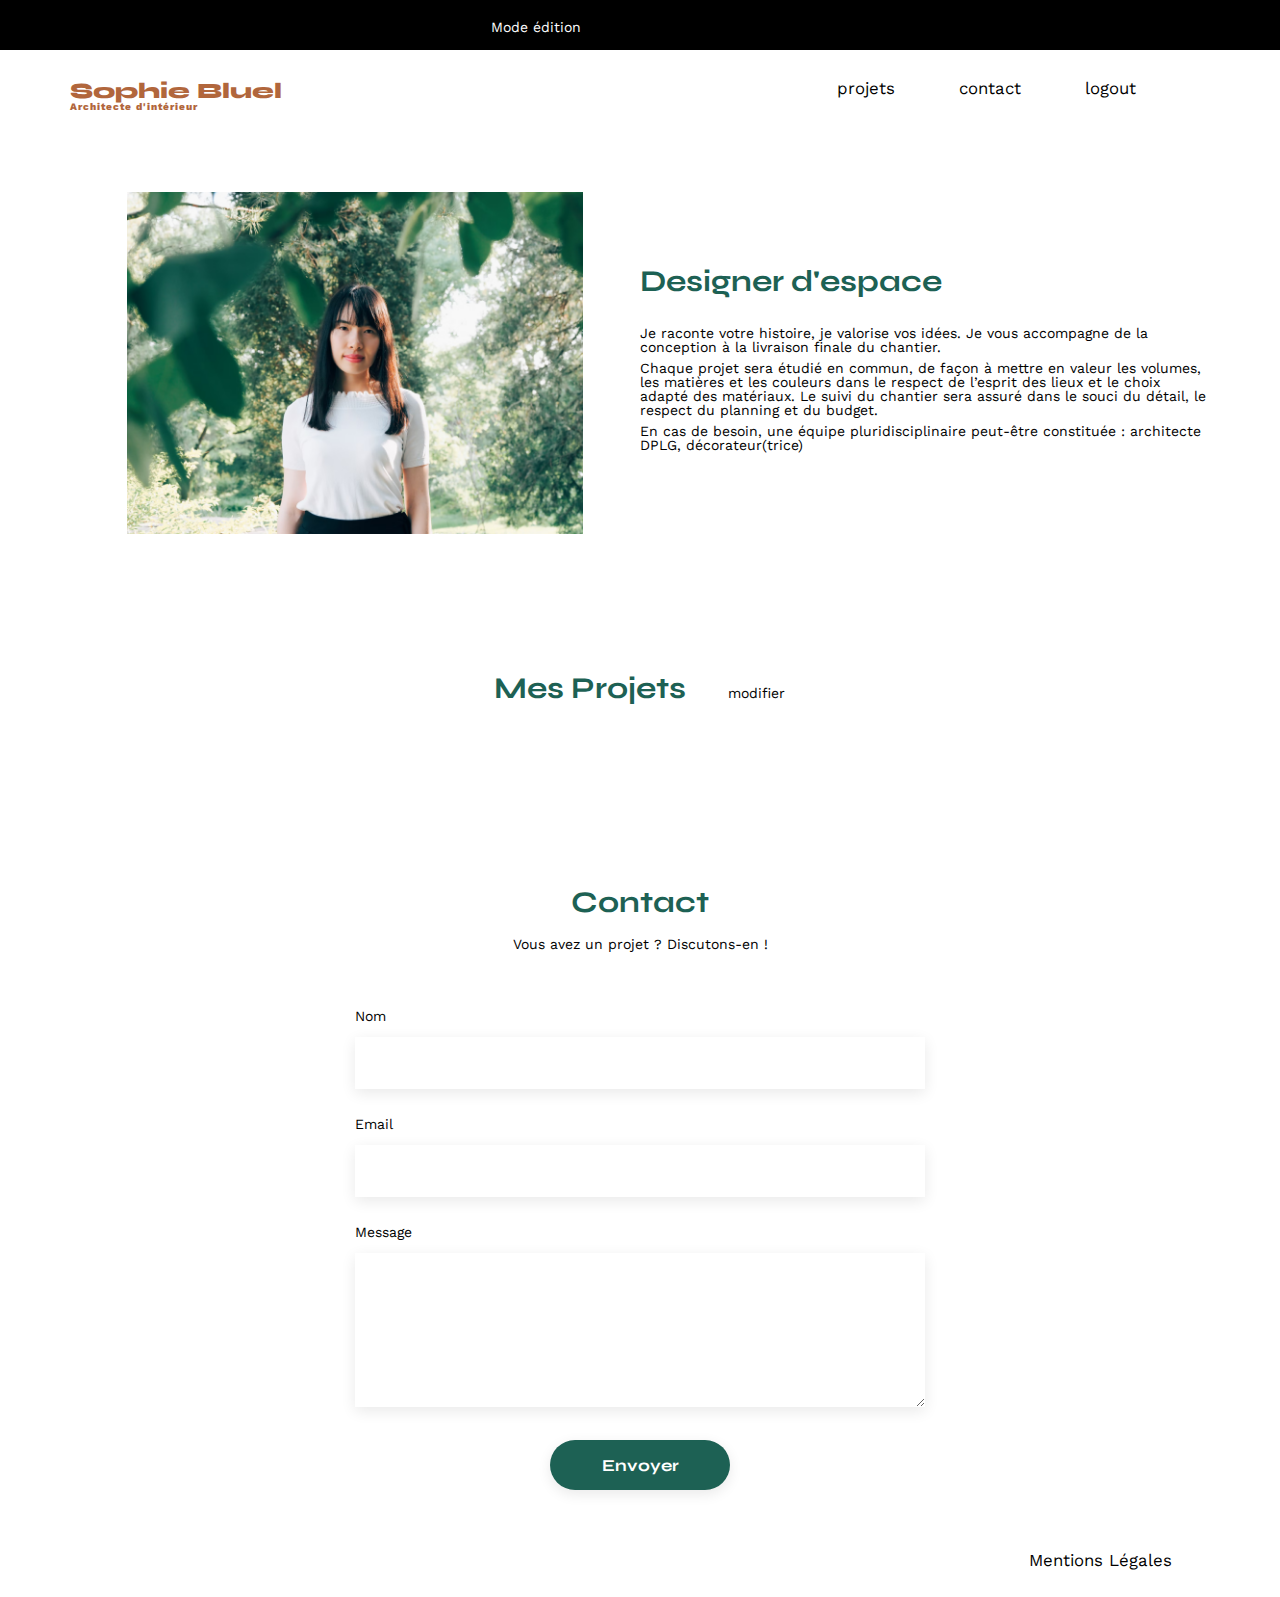
==== commit 92e57296: "supprimé une photo" ====
--- a/FrontEnd/connected.html
+++ b/FrontEnd/connected.html
@@ -17,7 +17,7 @@
 	<link rel="stylesheet" href="./assets/connected.css">
 	<script src="../Backend/server.js" defer></script>
 	<script src="../Backend/app.js" defer></script>
-	<script src="../Backend/galerie-modif.js" defer></script>
+	<script type="module" src="../Backend/galerie-modif.js" defer></script>
 
 
 </head>
@@ -70,50 +70,6 @@
 				<p class="modif">modifier</p>
 			</div>
 			<div class="gallery">
-				<figure>
-					<img src="assets/images/abajour-tahina.png" alt="Abajour Tahina">
-					<figcaption>Abajour Tahina</figcaption>
-				</figure>
-				<figure>
-					<img src="assets/images/appartement-paris-v.png" alt="Appartement Paris V">
-					<figcaption>Appartement Paris V</figcaption>
-				</figure>
-				<figure>
-					<img src="assets/images/restaurant-sushisen-londres.png" alt="Restaurant Sushisen - Londres">
-					<figcaption>Restaurant Sushisen - Londres</figcaption>
-				</figure>
-				<figure>
-					<img src="assets/images/la-balisiere.png" alt="Villa “La Balisiere” - Port Louis">
-					<figcaption>Villa “La Balisiere” - Port Louis</figcaption>
-				</figure>
-				<figure>
-					<img src="assets/images/structures-thermopolis.png" alt="Structures Thermopolis">
-					<figcaption>Structures Thermopolis</figcaption>
-				</figure>
-				<figure>
-					<img src="assets/images/appartement-paris-x.png" alt="Appartement Paris X">
-					<figcaption>Appartement Paris X</figcaption>
-				</figure>
-				<figure>
-					<img src="assets/images/le-coteau-cassis.png" alt="Pavillon “Le coteau” - Cassis">
-					<figcaption>Pavillon “Le coteau” - Cassis</figcaption>
-				</figure>
-				<figure>
-					<img src="assets/images/villa-ferneze.png" alt="Villa Ferneze - Isola d’Elba">
-					<figcaption>Villa Ferneze - Isola d’Elba</figcaption>
-				</figure>
-				<figure>
-					<img src="assets/images/appartement-paris-xviii.png" alt="Appartement Paris XVIII">
-					<figcaption>Appartement Paris XVIII</figcaption>
-				</figure>
-				<figure>
-					<img src="assets/images/bar-lullaby-paris.png" alt="Bar “Lullaby” - Paris">
-					<figcaption>Bar “Lullaby” - Paris</figcaption>
-				</figure>
-				<figure>
-					<img src="assets/images/hotel-first-arte-new-delhi.png" alt="Hotel First Arte - New Delhi">
-					<figcaption>Hotel First Arte - New Delhi</figcaption>
-				</figure>
 			</div>
 		</section>
 		<section id="contact">
--- a/FrontEnd/assets/style.css
+++ b/FrontEnd/assets/style.css
@@ -372,9 +372,12 @@
 .popupBackground.active {
     display: block;
 	width: 100%; /* Change to the desired width */
-    height: 100%; /* Change to the desired height */
-    position: fixed;
-    border-radius: 10px;
+    height: 4000px; /* Change to the desired height */
+    position: absolute;
+	top: 0; /* Change to the desired position */
+	left: 0; /* Change to the desired position */
+	right: 0; /* Change to the desired position */
+	bottom: 0; /* Change to the desired position */
 	color: black;
     background-color: rgba(0, 0, 0, 0.5);
     z-index: 9997;
@@ -401,7 +404,9 @@
 .popupBackground.active h3 {
 	display: flex;
 	justify-content: center;
-	margin-top: 20px;
+	align-items: top;
+	margin-top: 60px;
+	margin-bottom: 46px;
 	font-size: 24px;
 	font-weight: 700;
 	color: black;
@@ -411,7 +416,7 @@
 	width: 50%; /* Change to the desired width */
     height: 50%; /* Change to the desired height */
     position: fixed;
-    top: 25%; /* Change to the desired position */
+    top: 601px; /* Change to the desired position */
     right: 25%; /* Change to the desired position */
     left: 25%; /* Change to the desired position */
     color: white;
--- a/FrontEnd/assets/connected.css
+++ b/FrontEnd/assets/connected.css
@@ -77,4 +77,86 @@
     display: flex;
     justify-content: flex-start;
     align-items: center;
-}+}
+.Gform{
+    position: absolute;
+    top: 50%px;
+    left: 405px;
+    right: 405px;
+    bottom: 50%;
+    width: 630px;
+    height: 688px;
+    
+
+}
+.galerie {
+    display: flex;
+    flex-wrap: wrap;
+    align-items: center;
+    
+   
+    gap: 10px;
+    margin-top: 20px;
+    margin-left: 105px;
+    margin-right: 90px;
+}
+.Gform .galerie {
+    /* Ajouter une marge inférieure pour créer de l'espace entre la galerie et le trait */
+    margin-bottom: 4.5em;
+}
+
+.ajout_Btn_Wrapper::before {
+    content: "";
+    display: block;
+    border-top: 1px solid #B3B3B3;
+    margin-bottom: 38px;
+    width: 420px;
+    margin-left: 105px;
+}
+.Gform .galerie .image-container {
+    position: relative;
+    display: inline-block; /* pour que la taille du conteneur corresponde à celle de l'image */
+}
+
+.Gform .galerie img {
+    /* Ajuster la taille des images */
+    width: 76.86px;
+    height: 104.08px;
+}
+
+.trash-icon-span {
+    position: absolute;
+    top: 6px;
+    right: 4.86px;
+    width: 17px;
+    height: 17px;
+    background-color: black;
+    display: flex;
+    justify-content: center;
+    align-items: center;
+}
+
+.trash-icon-span i {
+ 
+    font-size: 11px;
+}
+.ajout_Btn {
+    /* Ajouter un bouton */
+    border: 1px solid black;
+	padding: 5px 50px;
+	border-radius: 60px;
+	background-color: #1D6154;
+	display: flex;
+	height: 40px;
+    width: 40%;
+    position: absolute;
+	font-family: 'Syne';
+	color: white;
+	text-align: center;
+	font-weight: 700;
+	font-size: 16px;
+	z-index: 1;
+    bottom: 10%;
+    left: 30%;
+    right: 50%;
+}
